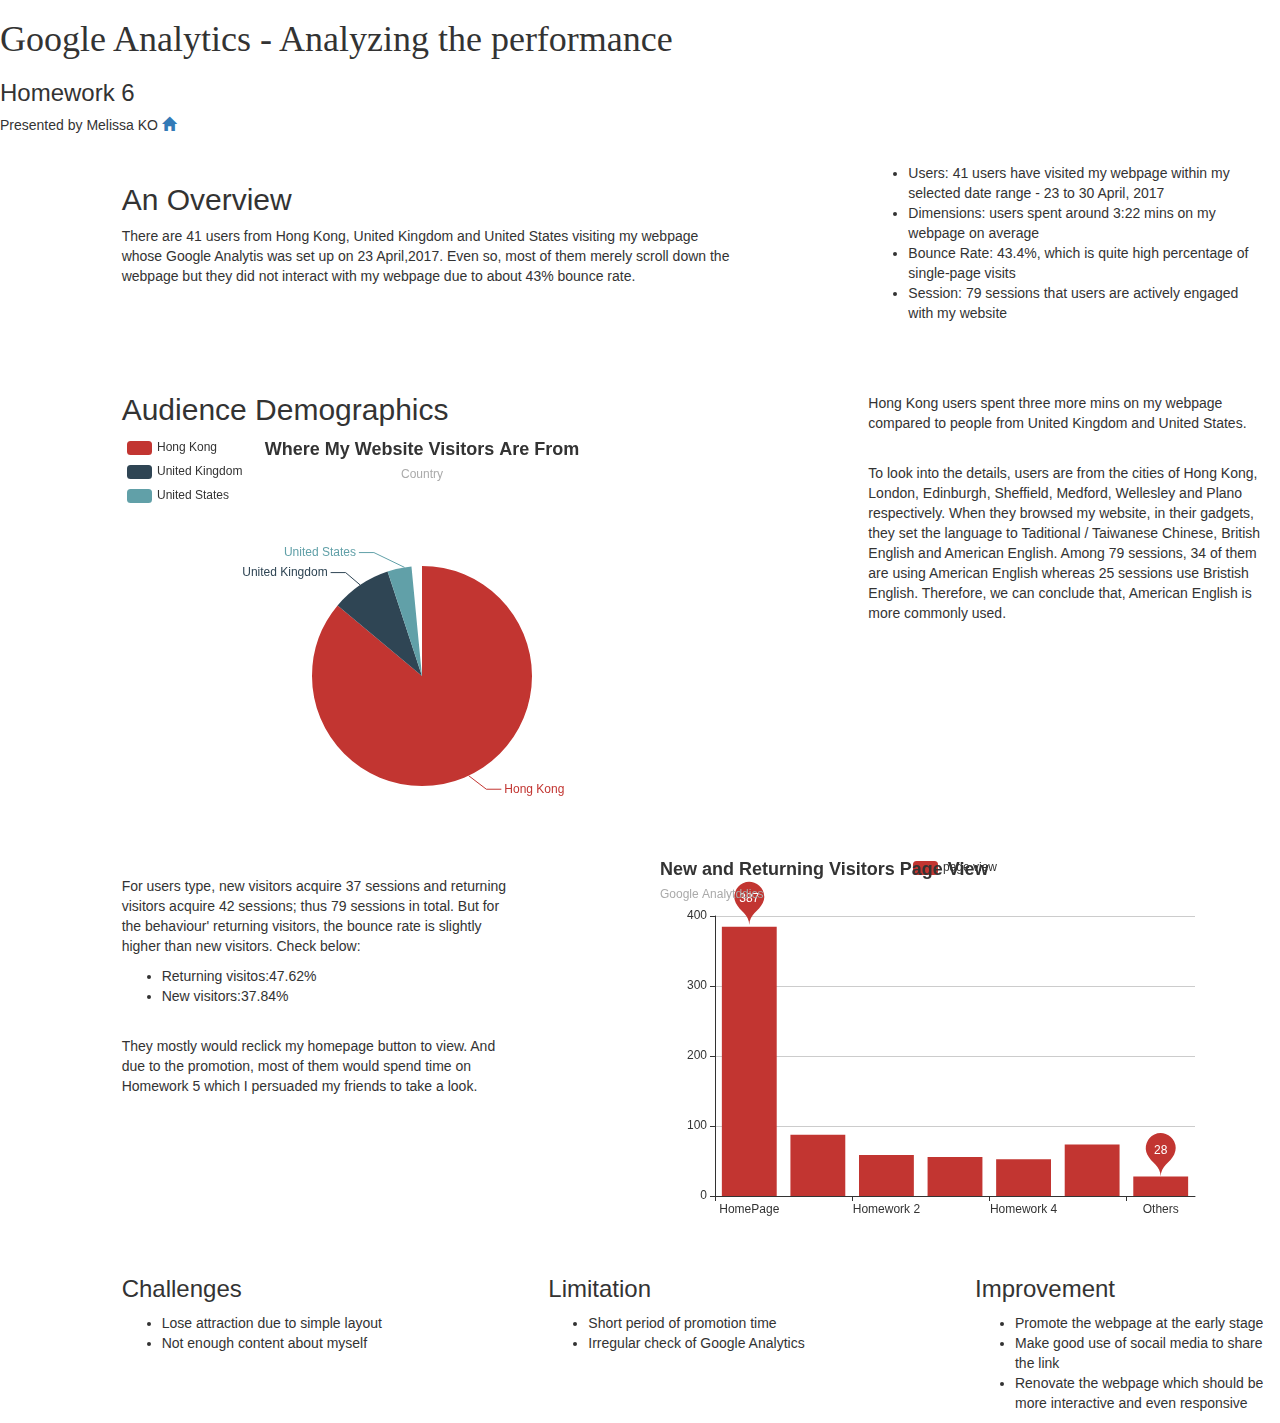
==== index.html @ 20d8a9d5 "copy all" ====
<html>
<head>
    <meta charset="utf-8">
    <meta name="viewport" content="width=device-width, initial-scale=1">
    <link rel="stylesheet" href="https://maxcdn.bootstrapcdn.com/bootstrap/3.3.7/css/bootstrap.min.css">
    <script src="https://ajax.googleapis.com/ajax/libs/jquery/3.1.1/jquery.min.js"></script>
    <script src="https://maxcdn.bootstrapcdn.com/bootstrap/3.3.7/js/bootstrap.min.js"></script>
    <title>homework6</title>
    <!-- Use echarts.js -->
    <script src="echarts.min.js"></script>
</head>
<body>
<script>
window.alert("My last homework!");
</script>
 <div class="topic">
        <h1 style="font-family:verdana"> Google Analytics - Analyzing the performance</h1>
        <h3>Homework 6</h3>
        <h5> Presented by Melissa KO  <a href="https://melissa0816k.github.io/"><span class="glyphicon glyphicon-home"></span></a></h5>
    </div>
    <br>
<div class="container-fluid">
<div class="row">    
<div class="col-md-6 col-sm-offset-1">
    <h2>An Overview</h2>
    <p> There are 41 users from Hong Kong, United Kingdom and United States visiting my webpage whose Google Analytis 
        was set up on 23 April,2017. Even so, most of them merely scroll down the webpage but they did not interact 
        with my webpage due to about 43% bounce rate.</p>
</div>
<div class="col-md-4 col-sm-offset-1">
    <ul>
        <li>Users: 41 users have visited my webpage within my selected date range -  23 to 30 April, 2017</li>
        <li>Dimensions: users spent around 3:22 mins on my webpage on average</li>
        <li>Bounce Rate: 43.4%, which is quite high percentage of single-page visits</li>
        <li>Session: 79 sessions that users are actively engaged with my website</li>
    </ul>
</div>
</div>
</div>
<br>
<br>
<div class="container-fluid">
<div class="row">    
<div class="col-md-6 col-sm-offset-1">
    <h2>Audience Demographics</h2>
    <div id="mybar01" style="width: 600px;height:400px;"></div>
    <script>
        option = {
    title : {
        text: 'Where My Website Visitors Are From',
        subtext: 'Country',
        x:'center'
    },
    tooltip : {
        trigger: 'item',
        formatter: "{a} <br/>{b} : {c} ({d}%)"
    },
    legend: {
        orient: 'vertical',
        left: 'left',
        data: ['Hong Kong','United Kingdom','United States']
    },
    series : [
        {
            name: 'Google Analytics',
            type: 'pie',
            radius : '55%',
            center: ['50%', '60%'],
            data:[
                {value:68, name:'Hong Kong'},
                {value:7, name:'United Kingdom'},
                {value:4, name:'United States'}
           
            ],
            itemStyle: {
                emphasis: {
                    shadowBlur: 10,
                    shadowOffsetX: 0,
                    shadowColor: 'rgba(0, 0, 0, 0.5)'
                }
            }
        }
    ]
};
        // Use the option to display chart
        var myChart1 = echarts.init(document.getElementById('mybar01'));
        myChart1.setOption(option);
    </script>
</div>
<div class="col-md-4 col-sm-offset-1">
    <br>
    <p> Hong Kong users spent three more mins on my webpage compared to people from United Kingdom and United States.</p> 
    <br>
    <p>To look into the details, users are from the cities of Hong Kong, London, Edinburgh, Sheffield, Medford, Wellesley and 
    Plano respectively. When they browsed my website, in their gadgets, they set the language to Taditional / Taiwanese Chinese,
    British English and American English. Among 79 sessions, 34 of them are using American English whereas 25 sessions use 
    Bristish English. Therefore, we can conclude that, American English is more commonly used. </p>
</div>
</div>
</div>
<br>
<div class="container-fluid">
<div class="row">    
<div class="col-md-4 col-sm-offset-1">
    <br>
    <p>For users type, new visitors acquire 37 sessions and returning visitors acquire 42 sessions; thus 79 sessions in total.
        But for the behaviour' returning visitors, the bounce rate is slightly higher than new visitors. Check below:<p>
            <ul>
                <li>Returning visitos:47.62%</li>
                <li>New visitors:37.84%</li>
            </ul>
            <br>
    <p>They mostly would reclick my homepage button to view. And due to the promotion, most of them would spend
        time on Homework 5 which I persuaded my friends to take a look. <p>

</div>
<div class="col-md-6 col-sm-offset-1">
<div id="mybar02" style="width: 600px;height:400px;"></div>
<script>
option = {
    title : {
        text: 'New and Returning Visitors Page View',
        subtext: 'Google Analytddics'
    },
    tooltip : {
        trigger: 'axis'
    },
    legend: {
        data:['page view']
    },

    calculable : true,
    xAxis : [
        {
            type : 'category',
            data : ['HomePage','Homework 1','Homework 2','Homework 3','Homework 4','Homework 5','Others']
        }
    ],
    yAxis : [
        {
            type : 'value'
        }
    ],
    series : [
        {
            name:'page view',
            type:'bar',
            data:[387, 88, 59, 56, 53, 74, 28],
            markPoint : {
               data : [
                    {type : 'max', name: '最大值'},
                    {type : 'min', name: '最小值'}
                ]
            },

        }
    ]
};
 // Use the option to display chart
        var myChart2 = echarts.init(document.getElementById('mybar02'));
        myChart2.setOption(option);
</script>
</div>
</div>
</div>

<div class="container-fluid">
<div class="row">    
<div class="col-md-3 col-sm-offset-1">
<h3>Challenges</h3>
<ul>
    <li>Lose attraction due to simple layout</li>
    <li>Not enough content about myself</li>
</ul>
</div>
<div class="col-md-3 col-sm-offset-1">
<h3>Limitation</h3>
<ul>
    <li>Short period of promotion time</li>
    <li>Irregular check of Google Analytics</li>
</ul>
</div>
<div class="col-md-3 col-sm-offset-1">
<h3>Improvement</h3>
<ul>
    <li>Promote the webpage at the early stage</li>
    <li>Make good use of socail media to share the link</li>
    <li>Renovate the webpage which should be more interactive and even responsive</li>
</ul>
</div>
</div>
</div>

</body>
</html>
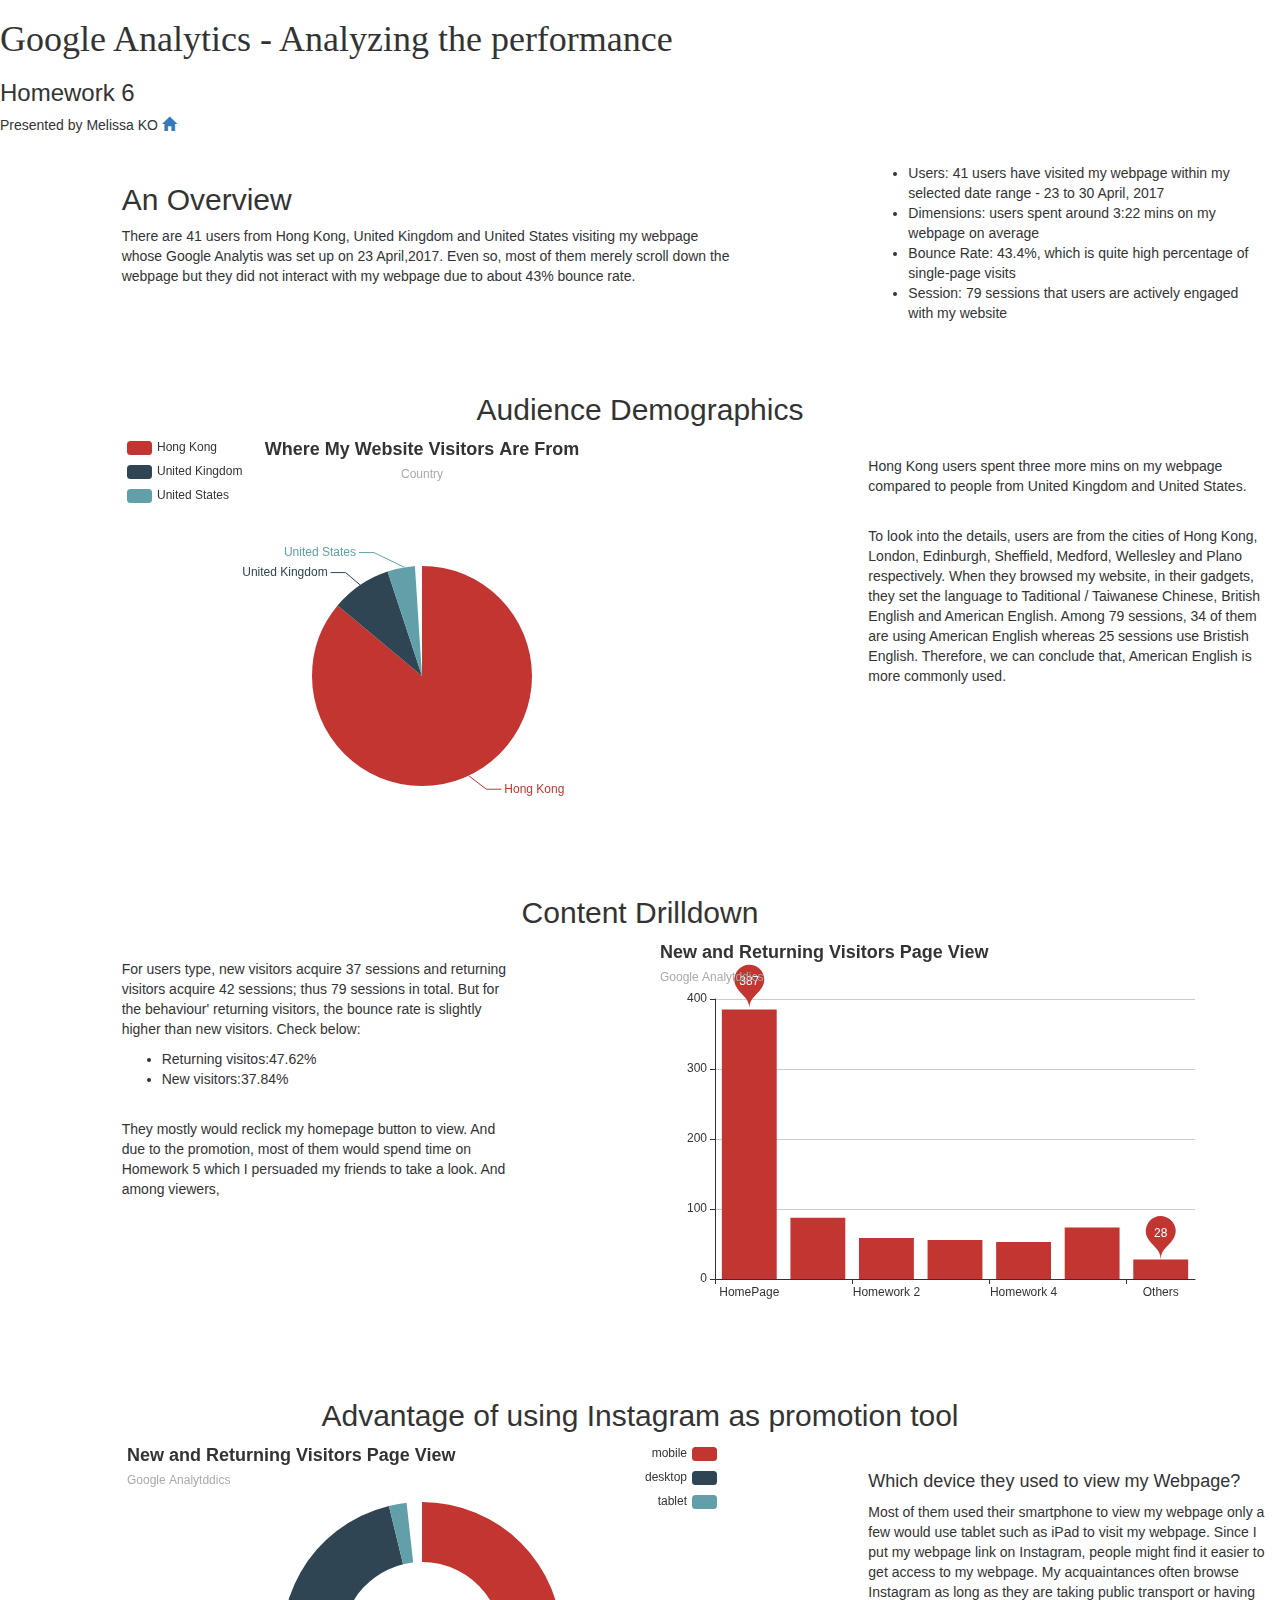
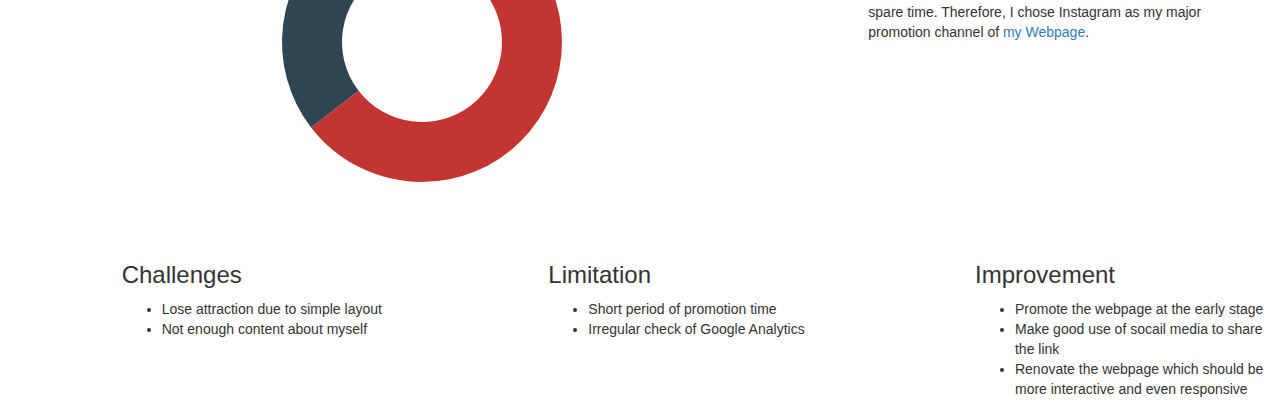
==== commit d1777bc3: "copy all" ====
--- a/index.html
+++ b/index.html
@@ -39,10 +39,10 @@
 </div>
 <br>
 <br>
-<div class="container-fluid">
-<div class="row">    
-<div class="col-md-6 col-sm-offset-1">
-    <h2>Audience Demographics</h2>
+   <h2 style="text-align: center">Audience Demographics</h2>
+<div class="container-fluid">
+<div class="row">    
+<div class="col-md-6 col-sm-offset-1">
     <div id="mybar01" style="width: 600px;height:400px;"></div>
     <script>
         option = {
@@ -99,6 +99,8 @@
 </div>
 </div>
 <br>
+<br>
+<h2 style="text-align: center">Content Drilldown</h2>
 <div class="container-fluid">
 <div class="row">    
 <div class="col-md-4 col-sm-offset-1">
@@ -111,7 +113,7 @@
             </ul>
             <br>
     <p>They mostly would reclick my homepage button to view. And due to the promotion, most of them would spend
-        time on Homework 5 which I persuaded my friends to take a look. <p>
+        time on Homework 5 which I persuaded my friends to take a look. And among viewers,  <p>
 
 </div>
 <div class="col-md-6 col-sm-offset-1">
@@ -125,10 +127,6 @@
     tooltip : {
         trigger: 'axis'
     },
-    legend: {
-        data:['page view']
-    },
-
     calculable : true,
     xAxis : [
         {
@@ -163,6 +161,86 @@
 </div>
 </div>
 </div>
+<br>
+<br>
+<h2 style="text-align: center"> Advantage of using Instagram as promotion tool </h2>
+<div class="container-fluid">
+<div class="row">    
+<div class="col-md-6 col-sm-offset-1">
+    <div id="mybar03" style="width: 600px;height:400px;"></div>
+<script>
+    option = {
+    title : {
+        text: 'New and Returning Visitors Page View',
+        subtext: 'Google Analytddics'
+    },
+    tooltip: {
+        trigger: 'item',
+        formatter: "{a} <br/>{b}: {c} ({d}%)"
+    },
+    legend: {
+        orient: 'vertical',
+        x: 'right',
+        data:['mobile','desktop','tablet']
+    },
+    series: [
+        {
+            name:'device category',
+            type:'pie',
+            radius: ['40%', '70%'],
+            avoidLabelOverlap: false,
+            label: {
+                normal: {
+                    show: false,
+                    position: 'center'
+                },
+                emphasis: {
+                    show: true,
+                    textStyle: {
+                        fontSize: '30',
+                        fontWeight: 'bold'
+                    }
+                }
+            },
+            labelLine: {
+                normal: {
+                    show: false
+                }
+            },
+            data:[
+                {value:51, name:'mobile'},
+                {value:25, name:'desktop'},
+                {value:3, name:'tablet'}
+            ]
+        }
+    ]
+};
+// Use the option to display chart
+        var myChart3 = echarts.init(document.getElementById('mybar03'));
+        myChart3.setOption(option);
+</script>
+</div>
+<div class="col-md-4 col-sm-offset-1">
+    <br>
+    <h4> Which device they used to view my Webpage?</h4>
+    <p> Most of them used their smartphone to view my webpage only a few would use tablet such as iPad to visit my webpage.
+        Since I put my webpage link on Instagram, people might find it easier to get access to my webpage. My acquaintances 
+        often browse Instagram as long as they are taking public transport or having spare time. Therefore, I chose Instagram
+        as my major promotion channel of <a href="https://melissa0816k.github.io/">my Webpage</a>.</p>
+</div>
+</div>
+</div>
+
+
+
+
+
+
+
+
+
+
+
 
 <div class="container-fluid">
 <div class="row">    
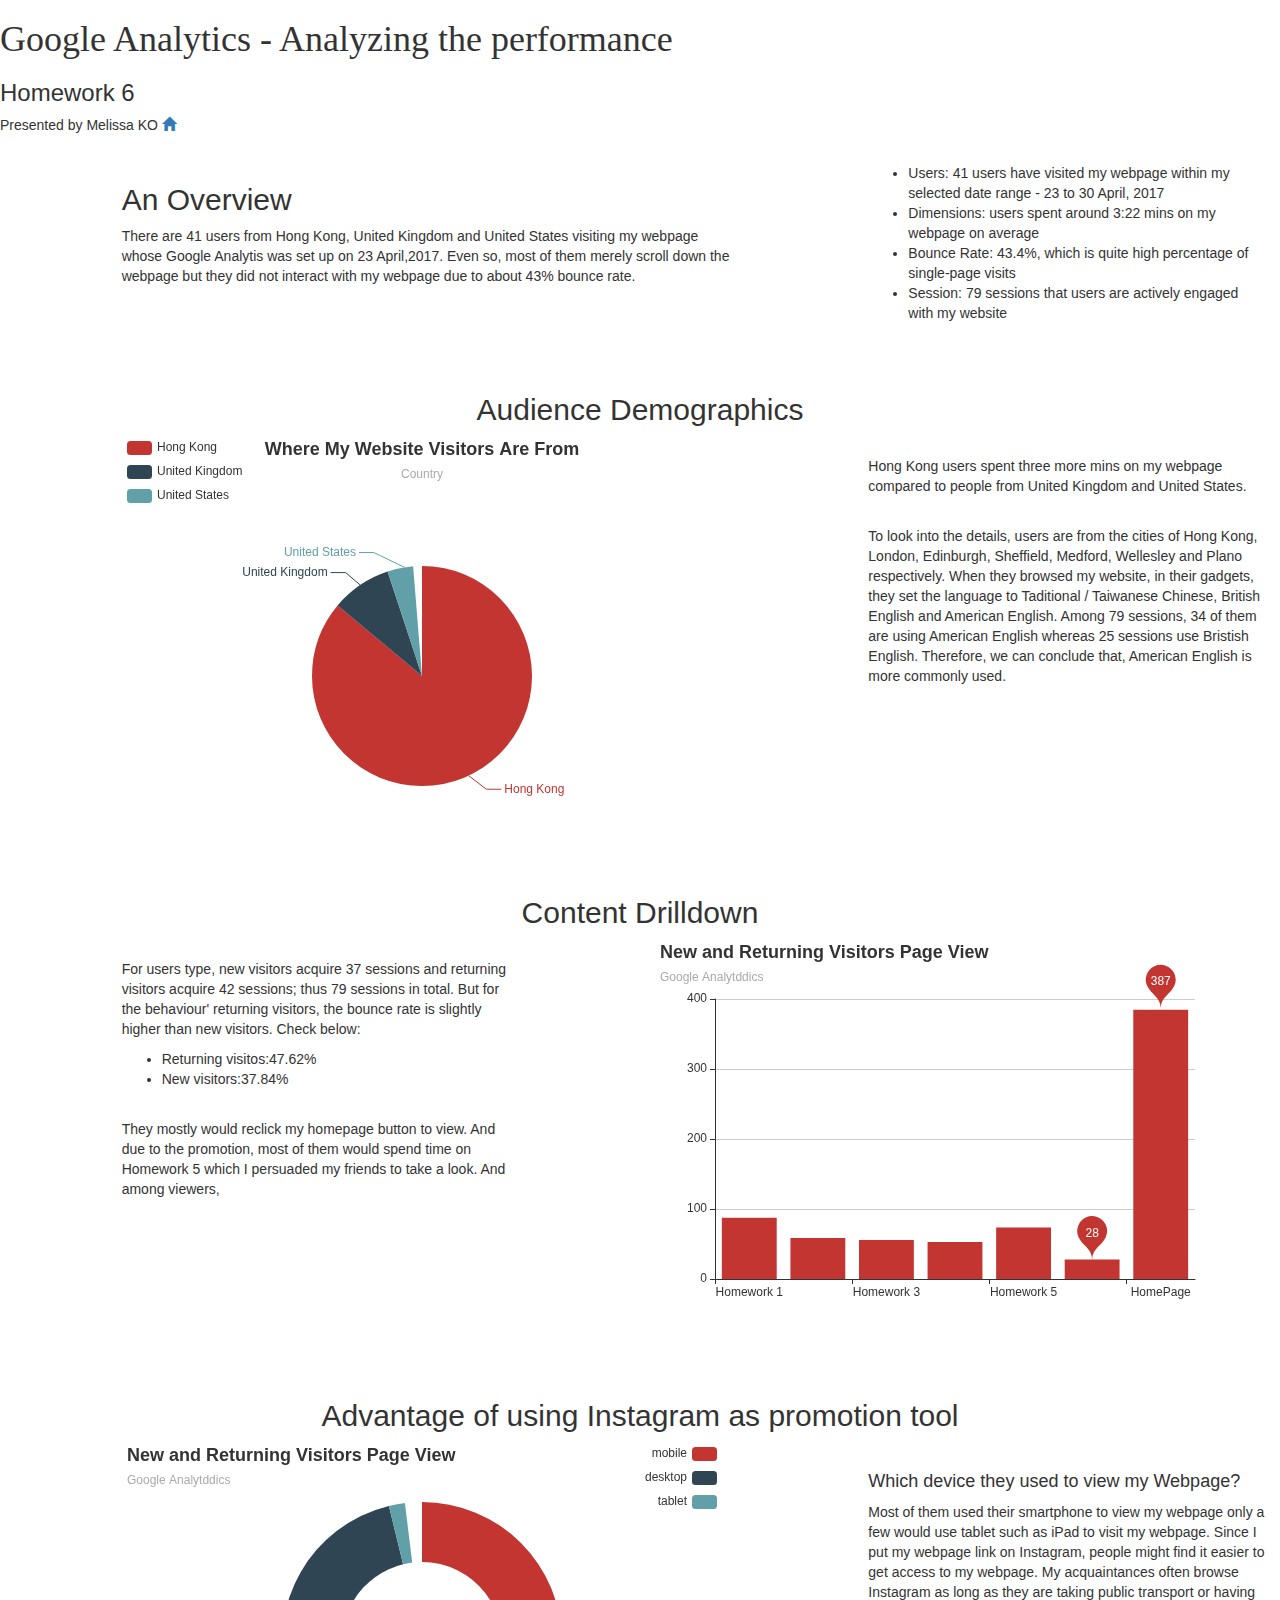
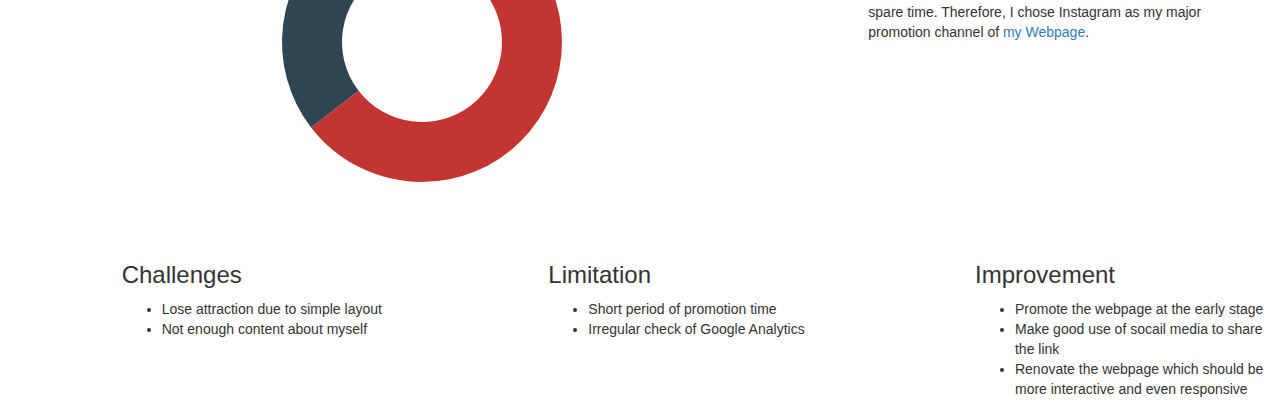
==== commit 6283d2bd: "copy all" ====
--- a/index.html
+++ b/index.html
@@ -127,11 +127,12 @@
     tooltip : {
         trigger: 'axis'
     },
+  
     calculable : true,
     xAxis : [
         {
             type : 'category',
-            data : ['HomePage','Homework 1','Homework 2','Homework 3','Homework 4','Homework 5','Others']
+            data : ['Homework 1','Homework 2','Homework 3','Homework 4','Homework 5','Others','HomePage']
         }
     ],
     yAxis : [
@@ -143,7 +144,7 @@
         {
             name:'page view',
             type:'bar',
-            data:[387, 88, 59, 56, 53, 74, 28],
+            data:[88, 59, 56, 53, 74, 28,387],
             markPoint : {
                data : [
                     {type : 'max', name: '最大值'},
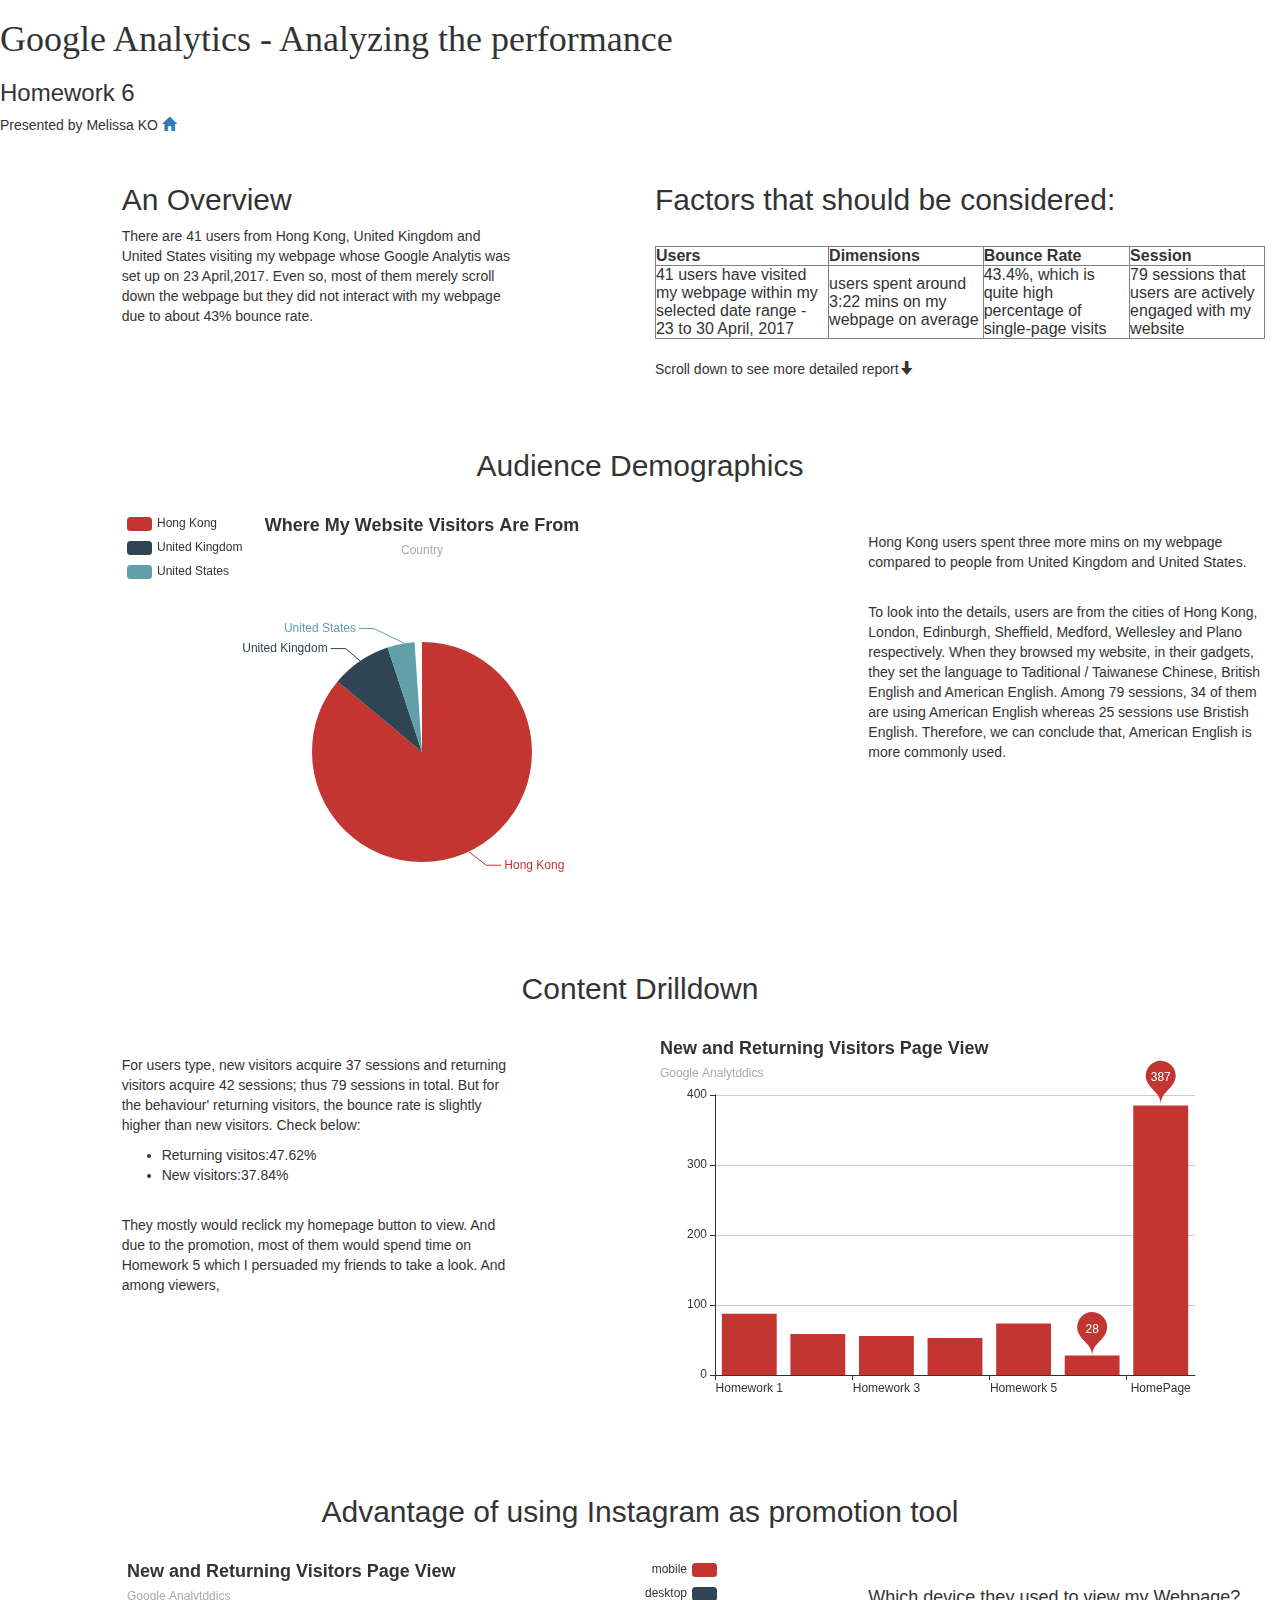
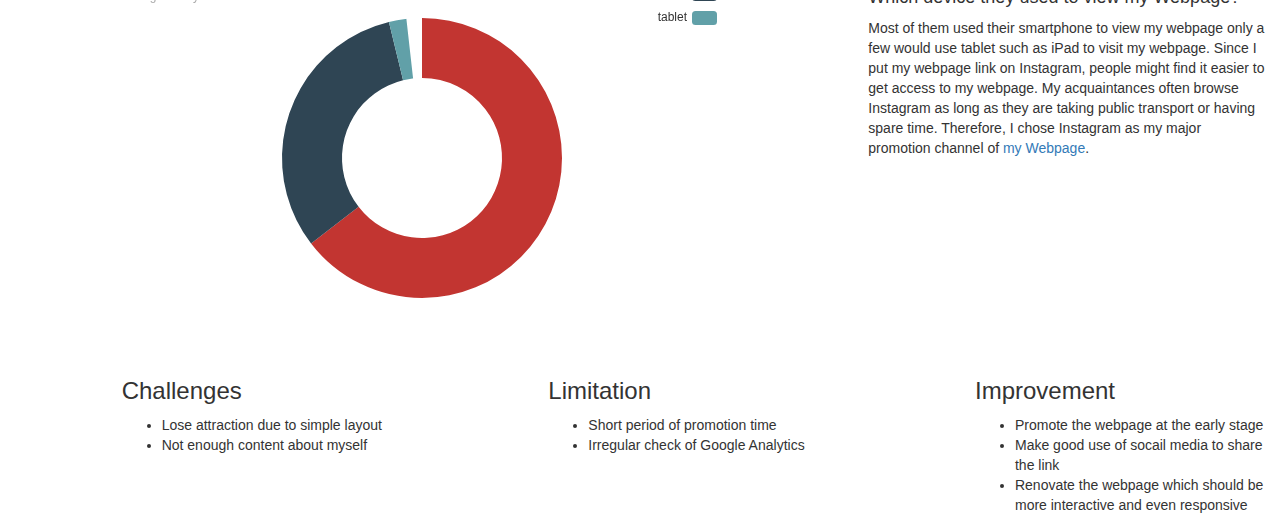
==== commit 2f3ebe70: "copy all" ====
--- a/index.html
+++ b/index.html
@@ -21,25 +21,39 @@
     <br>
 <div class="container-fluid">
 <div class="row">    
-<div class="col-md-6 col-sm-offset-1">
+<div class="col-md-4 col-sm-offset-1">
     <h2>An Overview</h2>
     <p> There are 41 users from Hong Kong, United Kingdom and United States visiting my webpage whose Google Analytis 
         was set up on 23 April,2017. Even so, most of them merely scroll down the webpage but they did not interact 
         with my webpage due to about 43% bounce rate.</p>
 </div>
-<div class="col-md-4 col-sm-offset-1">
-    <ul>
-        <li>Users: 41 users have visited my webpage within my selected date range -  23 to 30 April, 2017</li>
-        <li>Dimensions: users spent around 3:22 mins on my webpage on average</li>
-        <li>Bounce Rate: 43.4%, which is quite high percentage of single-page visits</li>
-        <li>Session: 79 sessions that users are actively engaged with my website</li>
-    </ul>
+<div class="col-md-6 col-sm-offset-1">
+    <h2>Factors that should be considered:</h2>
+<br>
+<table border="1">
+    <tr>
+        <th>Users</th>
+        <th>Dimensions</th>
+        <th>Bounce Rate</th>
+        <th>Session</th>
+    </tr>
+    <tr>
+        <td>41 users have visited my webpage within my selected date range -  23 to 30 April, 2017</td>
+        <td>users spent around 3:22 mins on my webpage on average</td>
+        <td>43.4%, which is quite high percentage of single-page visits</td>
+        <td>79 sessions that users are actively engaged with my website</td>
+    </tr>
+</table>
+<br>
+<p> Scroll down to see more detailed report<span class="glyphicon glyphicon-arrow-down"></span></p>
+
 </div>
 </div>
 </div>
 <br>
 <br>
    <h2 style="text-align: center">Audience Demographics</h2>
+   <br>
 <div class="container-fluid">
 <div class="row">    
 <div class="col-md-6 col-sm-offset-1">
@@ -101,6 +115,7 @@
 <br>
 <br>
 <h2 style="text-align: center">Content Drilldown</h2>
+<br>
 <div class="container-fluid">
 <div class="row">    
 <div class="col-md-4 col-sm-offset-1">
@@ -165,6 +180,7 @@
 <br>
 <br>
 <h2 style="text-align: center"> Advantage of using Instagram as promotion tool </h2>
+<br>
 <div class="container-fluid">
 <div class="row">    
 <div class="col-md-6 col-sm-offset-1">
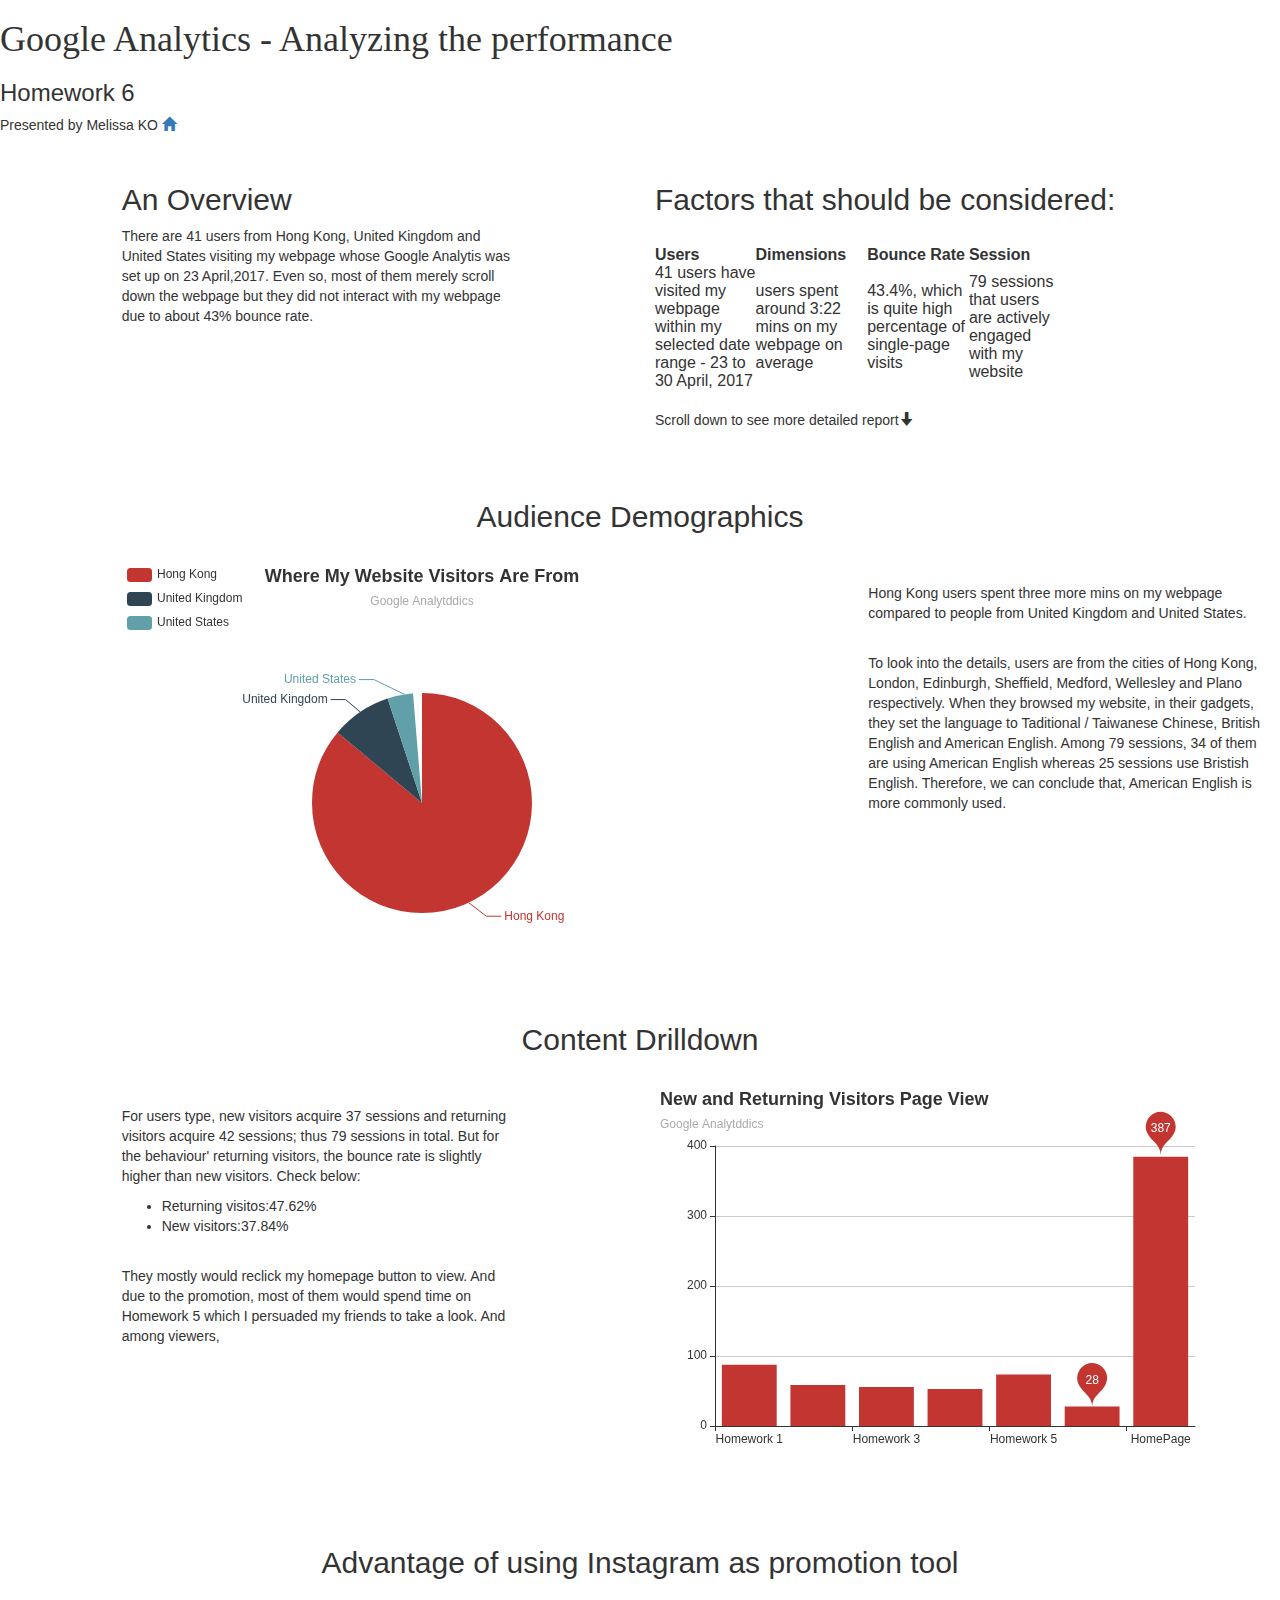
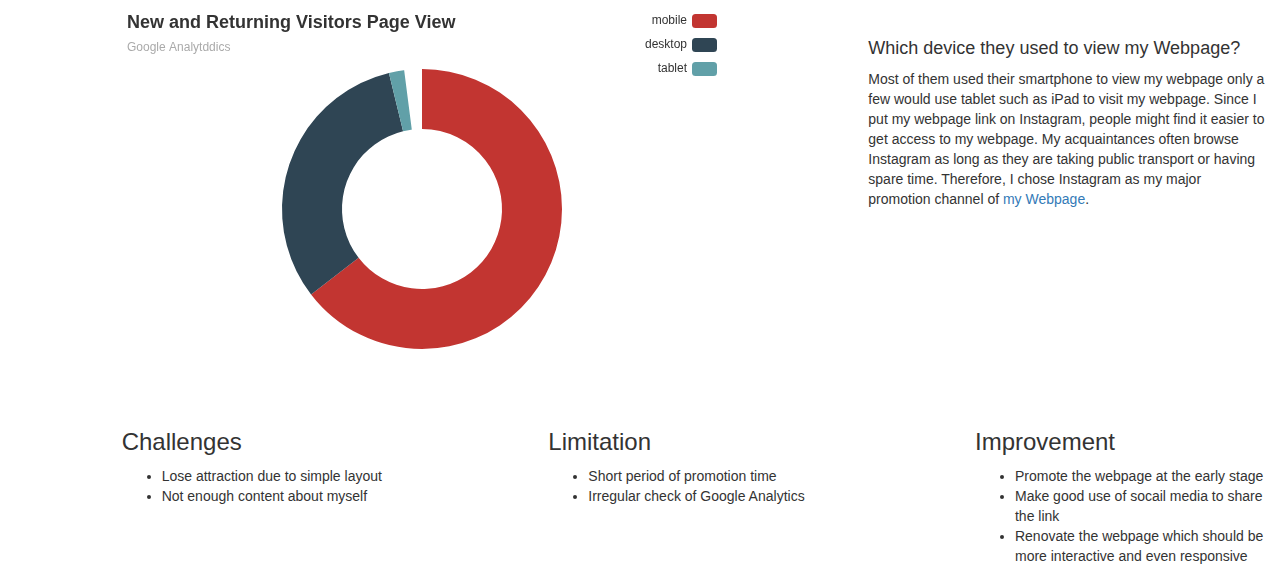
==== commit a3aabe94: "copy all" ====
--- a/index.html
+++ b/index.html
@@ -3,6 +3,7 @@
     <meta charset="utf-8">
     <meta name="viewport" content="width=device-width, initial-scale=1">
     <link rel="stylesheet" href="https://maxcdn.bootstrapcdn.com/bootstrap/3.3.7/css/bootstrap.min.css">
+    <link rel="stylesheet" href="styles.css">
     <script src="https://ajax.googleapis.com/ajax/libs/jquery/3.1.1/jquery.min.js"></script>
     <script src="https://maxcdn.bootstrapcdn.com/bootstrap/3.3.7/js/bootstrap.min.js"></script>
     <title>homework6</title>
@@ -30,7 +31,7 @@
 <div class="col-md-6 col-sm-offset-1">
     <h2>Factors that should be considered:</h2>
 <br>
-<table border="1">
+<table width="400">
     <tr>
         <th>Users</th>
         <th>Dimensions</th>
@@ -62,7 +63,7 @@
         option = {
     title : {
         text: 'Where My Website Visitors Are From',
-        subtext: 'Country',
+        subtext: 'Google Analytddics',
         x:'center'
     },
     tooltip : {
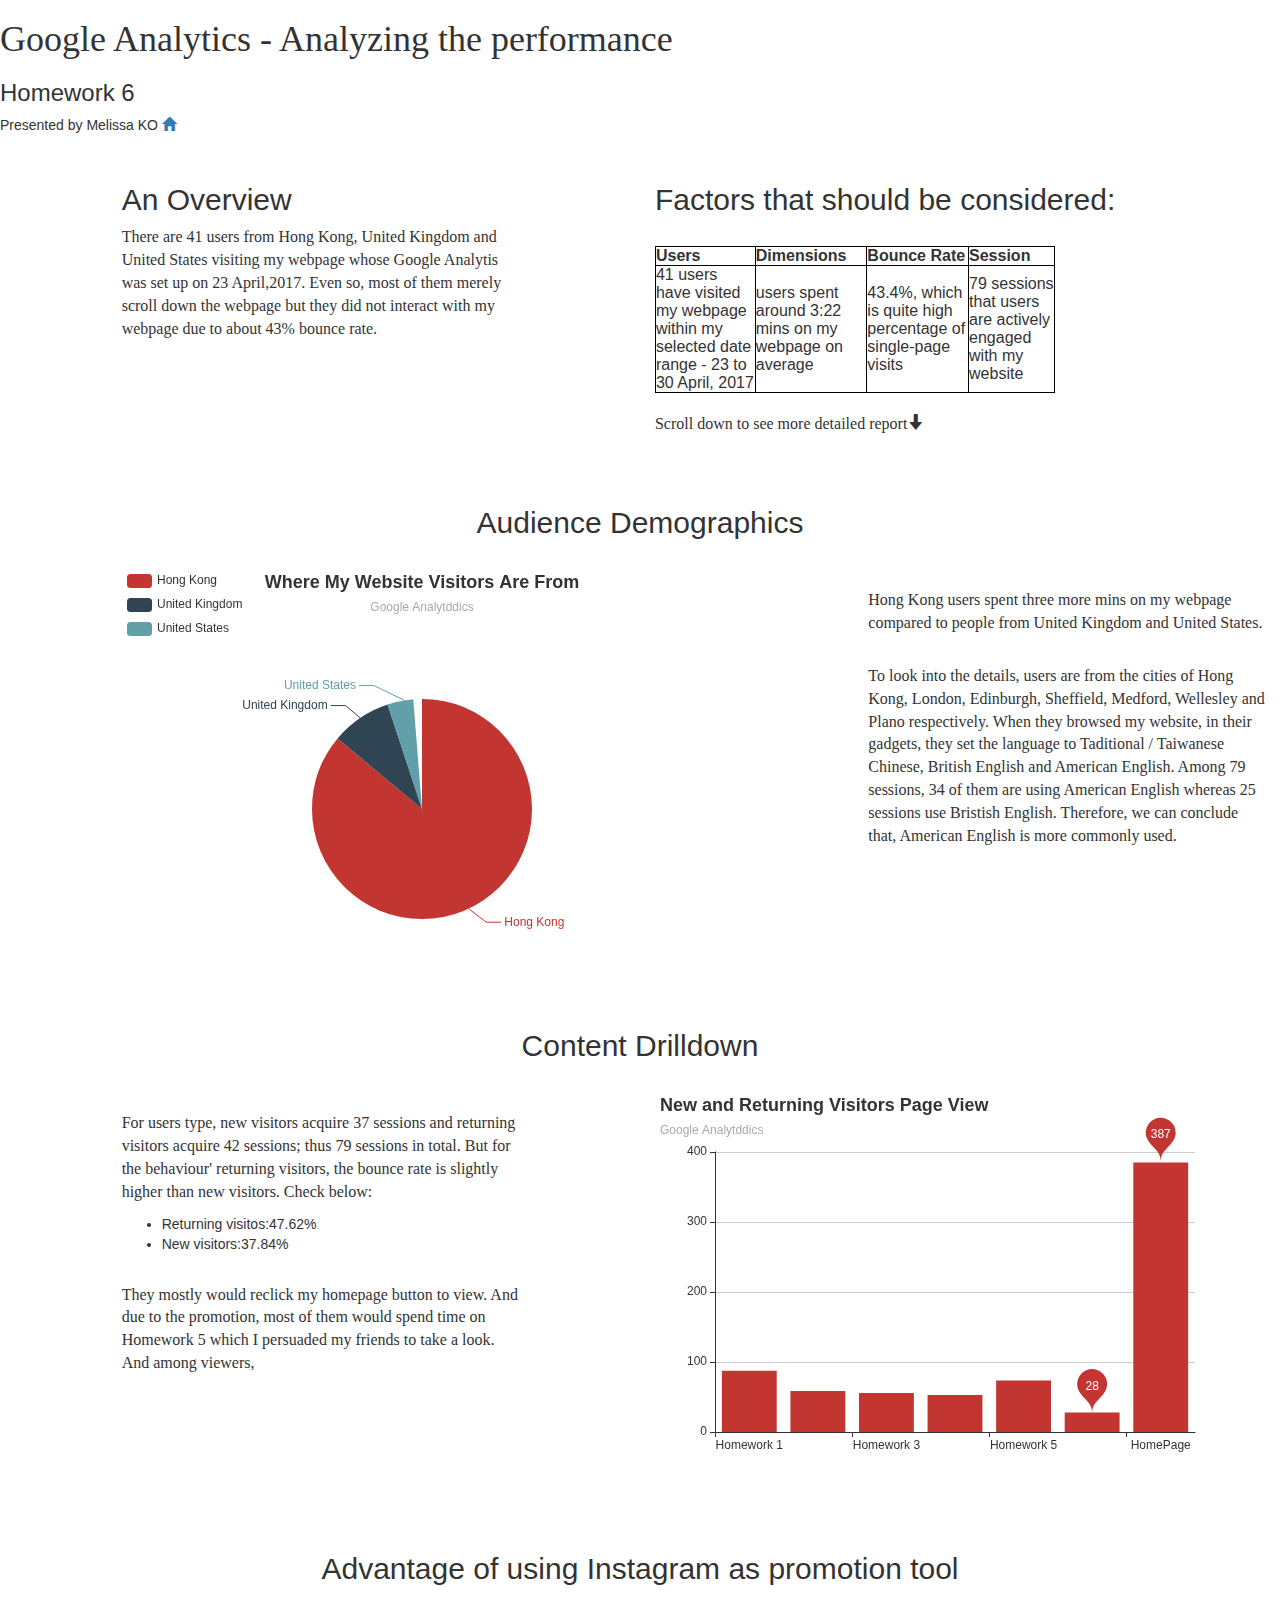
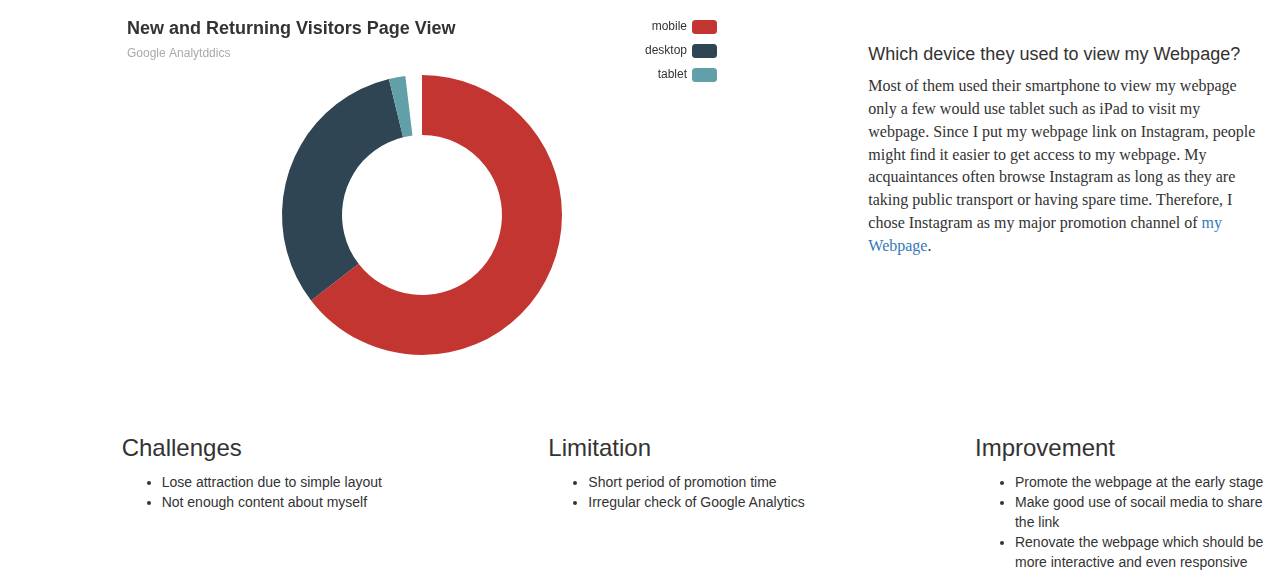
==== commit 4a27ba40: "copy all" ====
--- a/index.html
+++ b/index.html
@@ -3,7 +3,7 @@
     <meta charset="utf-8">
     <meta name="viewport" content="width=device-width, initial-scale=1">
     <link rel="stylesheet" href="https://maxcdn.bootstrapcdn.com/bootstrap/3.3.7/css/bootstrap.min.css">
-    <link rel="stylesheet" href="styles.css">
+    <link rel="stylesheet" href="style.css">
     <script src="https://ajax.googleapis.com/ajax/libs/jquery/3.1.1/jquery.min.js"></script>
     <script src="https://maxcdn.bootstrapcdn.com/bootstrap/3.3.7/js/bootstrap.min.js"></script>
     <title>homework6</title>
--- a/style.css
+++ b/style.css
@@ -0,0 +1,7 @@
+table, th, td {
+    border: 1px solid black;
+}
+p {
+    font-family: "Times New Roman", Times, serif;
+    font-size: 16px;
+}
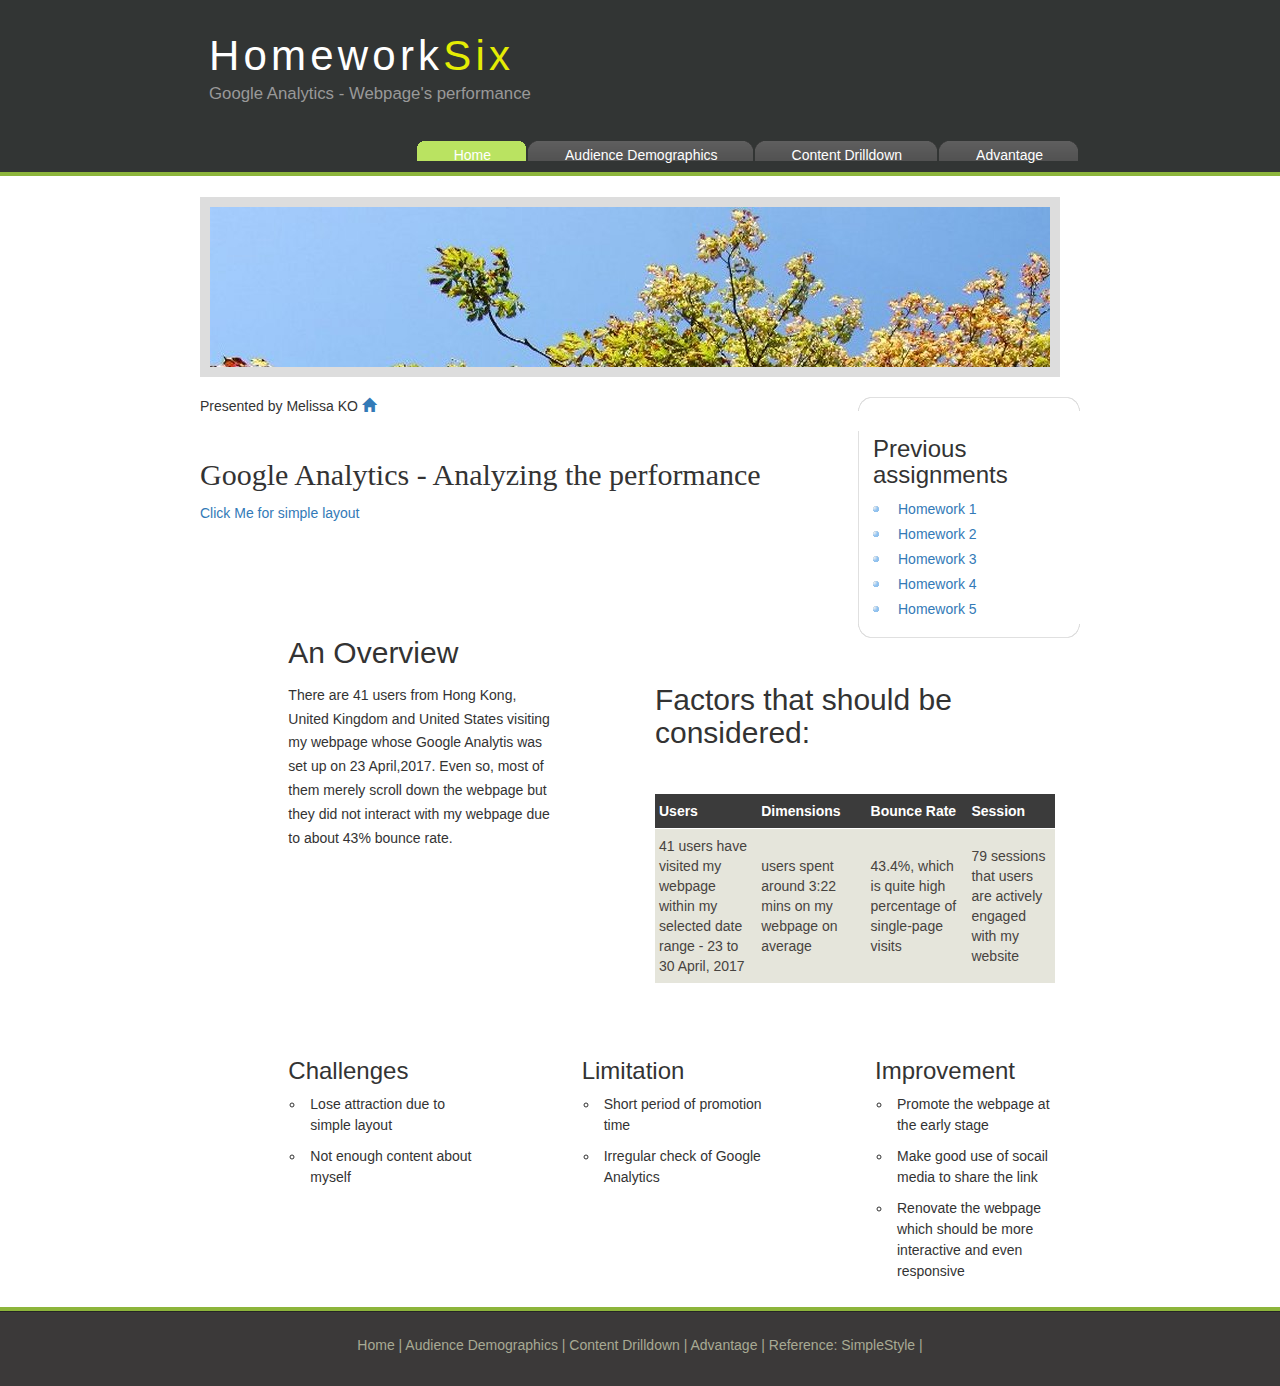
==== commit e66bf3c1: "copy all" ====
--- a/index.html
+++ b/index.html
@@ -1,291 +1,133 @@
-<html>
-<head>
-    <meta charset="utf-8">
-    <meta name="viewport" content="width=device-width, initial-scale=1">
-    <link rel="stylesheet" href="https://maxcdn.bootstrapcdn.com/bootstrap/3.3.7/css/bootstrap.min.css">
-    <link rel="stylesheet" href="style.css">
-    <script src="https://ajax.googleapis.com/ajax/libs/jquery/3.1.1/jquery.min.js"></script>
-    <script src="https://maxcdn.bootstrapcdn.com/bootstrap/3.3.7/js/bootstrap.min.js"></script>
-    <title>homework6</title>
-    <!-- Use echarts.js -->
-    <script src="echarts.min.js"></script>
-</head>
-<body>
-<script>
-window.alert("My last homework!");
-</script>
- <div class="topic">
-        <h1 style="font-family:verdana"> Google Analytics - Analyzing the performance</h1>
-        <h3>Homework 6</h3>
-        <h5> Presented by Melissa KO  <a href="https://melissa0816k.github.io/"><span class="glyphicon glyphicon-home"></span></a></h5>
-    </div>
-    <br>
-<div class="container-fluid">
-<div class="row">    
-<div class="col-md-4 col-sm-offset-1">
-    <h2>An Overview</h2>
-    <p> There are 41 users from Hong Kong, United Kingdom and United States visiting my webpage whose Google Analytis 
-        was set up on 23 April,2017. Even so, most of them merely scroll down the webpage but they did not interact 
-        with my webpage due to about 43% bounce rate.</p>
-</div>
-<div class="col-md-6 col-sm-offset-1">
-    <h2>Factors that should be considered:</h2>
-<br>
-<table width="400">
-    <tr>
-        <th>Users</th>
-        <th>Dimensions</th>
-        <th>Bounce Rate</th>
-        <th>Session</th>
-    </tr>
-    <tr>
-        <td>41 users have visited my webpage within my selected date range -  23 to 30 April, 2017</td>
-        <td>users spent around 3:22 mins on my webpage on average</td>
-        <td>43.4%, which is quite high percentage of single-page visits</td>
-        <td>79 sessions that users are actively engaged with my website</td>
-    </tr>
-</table>
-<br>
-<p> Scroll down to see more detailed report<span class="glyphicon glyphicon-arrow-down"></span></p>
-
-</div>
-</div>
-</div>
-<br>
-<br>
-   <h2 style="text-align: center">Audience Demographics</h2>
-   <br>
-<div class="container-fluid">
-<div class="row">    
-<div class="col-md-6 col-sm-offset-1">
-    <div id="mybar01" style="width: 600px;height:400px;"></div>
-    <script>
-        option = {
-    title : {
-        text: 'Where My Website Visitors Are From',
-        subtext: 'Google Analytddics',
-        x:'center'
-    },
-    tooltip : {
-        trigger: 'item',
-        formatter: "{a} <br/>{b} : {c} ({d}%)"
-    },
-    legend: {
-        orient: 'vertical',
-        left: 'left',
-        data: ['Hong Kong','United Kingdom','United States']
-    },
-    series : [
-        {
-            name: 'Google Analytics',
-            type: 'pie',
-            radius : '55%',
-            center: ['50%', '60%'],
-            data:[
-                {value:68, name:'Hong Kong'},
-                {value:7, name:'United Kingdom'},
-                {value:4, name:'United States'}
-           
-            ],
-            itemStyle: {
-                emphasis: {
-                    shadowBlur: 10,
-                    shadowOffsetX: 0,
-                    shadowColor: 'rgba(0, 0, 0, 0.5)'
-                }
-            }
-        }
-    ]
-};
-        // Use the option to display chart
-        var myChart1 = echarts.init(document.getElementById('mybar01'));
-        myChart1.setOption(option);
-    </script>
-</div>
-<div class="col-md-4 col-sm-offset-1">
-    <br>
-    <p> Hong Kong users spent three more mins on my webpage compared to people from United Kingdom and United States.</p> 
-    <br>
-    <p>To look into the details, users are from the cities of Hong Kong, London, Edinburgh, Sheffield, Medford, Wellesley and 
-    Plano respectively. When they browsed my website, in their gadgets, they set the language to Taditional / Taiwanese Chinese,
-    British English and American English. Among 79 sessions, 34 of them are using American English whereas 25 sessions use 
-    Bristish English. Therefore, we can conclude that, American English is more commonly used. </p>
-</div>
-</div>
-</div>
-<br>
-<br>
-<h2 style="text-align: center">Content Drilldown</h2>
-<br>
-<div class="container-fluid">
-<div class="row">    
-<div class="col-md-4 col-sm-offset-1">
-    <br>
-    <p>For users type, new visitors acquire 37 sessions and returning visitors acquire 42 sessions; thus 79 sessions in total.
-        But for the behaviour' returning visitors, the bounce rate is slightly higher than new visitors. Check below:<p>
-            <ul>
-                <li>Returning visitos:47.62%</li>
-                <li>New visitors:37.84%</li>
-            </ul>
-            <br>
-    <p>They mostly would reclick my homepage button to view. And due to the promotion, most of them would spend
-        time on Homework 5 which I persuaded my friends to take a look. And among viewers,  <p>
-
-</div>
-<div class="col-md-6 col-sm-offset-1">
-<div id="mybar02" style="width: 600px;height:400px;"></div>
-<script>
-option = {
-    title : {
-        text: 'New and Returning Visitors Page View',
-        subtext: 'Google Analytddics'
-    },
-    tooltip : {
-        trigger: 'axis'
-    },
-  
-    calculable : true,
-    xAxis : [
-        {
-            type : 'category',
-            data : ['Homework 1','Homework 2','Homework 3','Homework 4','Homework 5','Others','HomePage']
-        }
-    ],
-    yAxis : [
-        {
-            type : 'value'
-        }
-    ],
-    series : [
-        {
-            name:'page view',
-            type:'bar',
-            data:[88, 59, 56, 53, 74, 28,387],
-            markPoint : {
-               data : [
-                    {type : 'max', name: '最大值'},
-                    {type : 'min', name: '最小值'}
-                ]
-            },
-
-        }
-    ]
-};
- // Use the option to display chart
-        var myChart2 = echarts.init(document.getElementById('mybar02'));
-        myChart2.setOption(option);
-</script>
-</div>
-</div>
-</div>
-<br>
-<br>
-<h2 style="text-align: center"> Advantage of using Instagram as promotion tool </h2>
-<br>
-<div class="container-fluid">
-<div class="row">    
-<div class="col-md-6 col-sm-offset-1">
-    <div id="mybar03" style="width: 600px;height:400px;"></div>
-<script>
-    option = {
-    title : {
-        text: 'New and Returning Visitors Page View',
-        subtext: 'Google Analytddics'
-    },
-    tooltip: {
-        trigger: 'item',
-        formatter: "{a} <br/>{b}: {c} ({d}%)"
-    },
-    legend: {
-        orient: 'vertical',
-        x: 'right',
-        data:['mobile','desktop','tablet']
-    },
-    series: [
-        {
-            name:'device category',
-            type:'pie',
-            radius: ['40%', '70%'],
-            avoidLabelOverlap: false,
-            label: {
-                normal: {
-                    show: false,
-                    position: 'center'
-                },
-                emphasis: {
-                    show: true,
-                    textStyle: {
-                        fontSize: '30',
-                        fontWeight: 'bold'
-                    }
-                }
-            },
-            labelLine: {
-                normal: {
-                    show: false
-                }
-            },
-            data:[
-                {value:51, name:'mobile'},
-                {value:25, name:'desktop'},
-                {value:3, name:'tablet'}
-            ]
-        }
-    ]
-};
-// Use the option to display chart
-        var myChart3 = echarts.init(document.getElementById('mybar03'));
-        myChart3.setOption(option);
-</script>
-</div>
-<div class="col-md-4 col-sm-offset-1">
-    <br>
-    <h4> Which device they used to view my Webpage?</h4>
-    <p> Most of them used their smartphone to view my webpage only a few would use tablet such as iPad to visit my webpage.
-        Since I put my webpage link on Instagram, people might find it easier to get access to my webpage. My acquaintances 
-        often browse Instagram as long as they are taking public transport or having spare time. Therefore, I chose Instagram
-        as my major promotion channel of <a href="https://melissa0816k.github.io/">my Webpage</a>.</p>
-</div>
-</div>
-</div>
-
-
-
-
-
-
-
-
-
-
-
-
-<div class="container-fluid">
-<div class="row">    
-<div class="col-md-3 col-sm-offset-1">
-<h3>Challenges</h3>
-<ul>
-    <li>Lose attraction due to simple layout</li>
-    <li>Not enough content about myself</li>
-</ul>
-</div>
-<div class="col-md-3 col-sm-offset-1">
-<h3>Limitation</h3>
-<ul>
-    <li>Short period of promotion time</li>
-    <li>Irregular check of Google Analytics</li>
-</ul>
-</div>
-<div class="col-md-3 col-sm-offset-1">
-<h3>Improvement</h3>
-<ul>
-    <li>Promote the webpage at the early stage</li>
-    <li>Make good use of socail media to share the link</li>
-    <li>Renovate the webpage which should be more interactive and even responsive</li>
-</ul>
-</div>
-</div>
-</div>
-
-</body>
-</html>
+<!DOCTYPE HTML>
+<html>
+
+<head>
+  <title>homework6</title>
+  <meta name="description" content="website description" />
+  <meta name="keywords" content="website keywords, website keywords" />
+  <meta http-equiv="content-type" content="text/html; charset=windows-1252" />
+  <link rel="stylesheet" type="text/css" href="style/style.css" />
+  <meta charset="utf-8">
+    <meta name="viewport" content="width=device-width, initial-scale=1">
+    <link rel="stylesheet" href="https://maxcdn.bootstrapcdn.com/bootstrap/3.3.7/css/bootstrap.min.css">
+    <script src="https://ajax.googleapis.com/ajax/libs/jquery/3.1.1/jquery.min.js"></script>
+    <script src="https://maxcdn.bootstrapcdn.com/bootstrap/3.3.7/js/bootstrap.min.js"></script>
+
+    <!-- Use echarts.js -->
+    <script src="echarts.min.js"></script>
+</head>
+
+<body>
+  <div id="main">
+    <div id="header">
+      <div id="logo">
+        <div id="logo_text">
+          <!-- class="logo_colour", allows you to change the colour of the text -->
+          <h1><a href="index.html">Homework<span class="logo_colour">Six</span></a></h1>
+          <h2>Google Analytics - Webpage's performance</h2>
+        </div>
+      </div>
+      <div id="menubar">
+        <ul id="menu">
+          <!-- put class="selected" in the li tag for the selected page - to highlight which page you're on -->
+          <li class="selected"><a href="index.html">Home</a></li>
+          <li><a href="examples.html">Audience Demographics</a></li>
+          <li><a href="page.html">Content Drilldown</a></li>
+          <li><a href="another_page.html">Advantage</a></li>
+        </ul>
+      </div>
+    </div>
+     <div id="content_header"></div>
+    <div id="site_content">
+      <div id="banner"></div>
+	  <div id="sidebar_container">
+        <div class="sidebar">
+          <div class="sidebar_top"></div>
+          <div class="sidebar_item">
+            <h3>Previous assignments</h3>
+            <ul>
+              <li><a href="https://melissa0816k.github.io/homework1">Homework 1</a></li>
+              <li><a href="https://melissa0816k.github.io/homework2">Homework 2</a></li>
+              <li><a href="https://melissa0816k.github.io/homework3">Homework 3</a></li>
+              <li><a href="https://melissa0816k.github.io/homework4">Homework 4</a></li>
+	            <li><a href="https://melissa0816k.github.io/homework5">Homework 5</a></li>
+            </ul>
+          </div>
+          <div class="sidebar_base"></div>
+        </div>
+      </div>
+     <script>
+window.alert("My last homework!");
+</script>
+ <div class="topic">
+        <h5> Presented by Melissa KO  <a href="https://melissa0816k.github.io/"><span class="glyphicon glyphicon-home"></span></a></h5>
+        <h2 style="font-family:verdana"> Google Analytics - Analyzing the performance</h1>
+    </div>
+    <h5><a href="https://melissa0816k.github.io/final/">Click Me for simple layout</a></h5>
+    <br>
+<div class="container-fluid">
+<div class="row">    
+<div class="col-md-4 col-sm-offset-1">
+  <br>
+  <br>
+    <h2>An Overview</h2>
+    <p> There are 41 users from Hong Kong, United Kingdom and United States visiting my webpage whose Google Analytis 
+        was set up on 23 April,2017. Even so, most of them merely scroll down the webpage but they did not interact 
+        with my webpage due to about 43% bounce rate.</p>
+</div>
+<div class="col-md-6 col-sm-offset-1">
+    <h2>Factors that should be considered:</h2>
+<br>
+<table width="400">
+    <tr>
+        <th>Users</th>
+        <th>Dimensions</th>
+        <th>Bounce Rate</th>
+        <th>Session</th>
+    </tr>
+    <tr>
+        <td>41 users have visited my webpage within my selected date range -  23 to 30 April, 2017</td>
+        <td>users spent around 3:22 mins on my webpage on average</td>
+        <td>43.4%, which is quite high percentage of single-page visits</td>
+        <td>79 sessions that users are actively engaged with my website</td>
+    </tr>
+</table>
+<br>
+</div>
+</div>
+</div>
+
+<div class="container-fluid">
+<div class="row">    
+<div class="col-md-3 col-sm-offset-1">
+<h3>Challenges</h3>
+<ul>
+    <li>Lose attraction due to simple layout</li>
+    <li>Not enough content about myself</li>
+</ul>
+</div>
+<div class="col-md-3 col-sm-offset-1">
+<h3>Limitation</h3>
+<ul>
+    <li>Short period of promotion time</li>
+    <li>Irregular check of Google Analytics</li>
+</ul>
+</div>
+<div class="col-md-3 col-sm-offset-1">
+<h3>Improvement</h3>
+<ul>
+    <li>Promote the webpage at the early stage</li>
+    <li>Make good use of socail media to share the link</li>
+    <li>Renovate the webpage which should be more interactive and even responsive</li>
+</ul>
+</div>
+</div>
+</div>
+    </div>
+    <div id="content_footer"></div>
+    <div id="footer">
+    <p><a href="index.html">Home</a> | <a href="examples.html">Audience Demographics</a> | <a href="page.html">Content Drilldown</a> | <a href="another_page.html">Advantage</a> | Reference: SimpleStyle |</p>
+    </div>
+  </div>
+</body>
+</html>
--- a/style/style.css
+++ b/style/style.css
@@ -0,0 +1,331 @@
+html
+{ height: 100%;}
+
+*
+{ margin: 0;
+  padding: 0;}
+
+body
+{ font: normal .80em 'trebuchet ms', arial, sans-serif;
+  background: #FFF;
+  color: #555;}
+
+p
+{ padding: 0 0 20px 0;
+  line-height: 1.7em;}
+
+img
+{ border: 0;}
+
+h1, h2, h3, h4, h5, h6 
+{ color: #362C20;
+  letter-spacing: 0em;
+  padding: 0 0 5px 0;}
+
+h1, h2, h3
+{ font: normal 170% 'century gothic', arial;
+  margin: 0 0 15px 0;
+  padding: 15px 0 5px 0;
+  color: #000;}
+
+h2
+{ font-size: 160%;
+  padding: 9px 0 5px 0;
+  color: #009FBC;}
+
+h3
+{ font-size: 140%;
+  padding: 5px 0 0 0;}
+
+h4, h6
+{ color: #009FBC;
+  padding: 0 0 5px 0;
+  font: normal 110% arial;
+  text-transform: uppercase;}
+
+h5, h6
+{ color: #888;
+  font: normal 95% arial;
+  letter-spacing: normal;
+  padding: 0 0 15px 0;}
+
+a, a:hover
+{ outline: none;
+  text-decoration: underline;
+  color: #AEB002;}
+
+a:hover
+{ text-decoration: none;}
+
+blockquote
+{ margin: 20px 0; 
+  padding: 10px 20px 0 20px;
+  border: 1px solid #E5E5DB;
+  background: #FFF;}
+
+ul
+{ margin: 2px 0 22px 17px;}
+
+ul li
+{ list-style-type: circle;
+  margin: 0 0 6px 0; 
+  padding: 0 0 4px 5px;
+  line-height: 1.5em;}
+
+ol
+{ margin: 8px 0 22px 20px;}
+
+ol li
+{ margin: 0 0 11px 0;}
+
+.left
+{ float: left;
+  width: auto;
+  margin-right: 10px;}
+
+.right
+{ float: right; 
+  width: auto;
+  margin-left: 10px;}
+
+.center
+{ display: block;
+  text-align: center;
+  margin: 20px auto;}
+
+#main, #logo, #menubar, #site_content, #footer
+{ margin-left: auto; 
+  margin-right: auto;}
+
+#header
+{ background: #323534 url(back.png) repeat-x;
+  height: 177px;}
+  
+#banner
+{  background: transparent url(banner.jpg) no-repeat;
+  width: 860px;
+  height: 180px;
+  margin-bottom: 20px;
+  border: 10px solid #DDD;}
+
+#logo
+{ width: 880px;
+  position: relative;
+  height: 140px;
+  background: transparent;}
+
+#logo #logo_text 
+{ position: absolute; 
+  top: 10px;
+  left: 0;}
+
+#logo h1, #logo h2
+{ font: normal 300% 'century gothic', arial, sans-serif;
+  border-bottom: 0;
+  text-transform: none;
+  margin: 0 0 0 9px;}
+
+#logo_text h1, #logo_text h1 a, #logo_text h1 a:hover 
+{ padding: 22px 0 0 0;
+  color: #FFF;
+  letter-spacing: 0.1em;
+  text-decoration: none;}
+
+#logo_text h1 a .logo_colour
+{ color: #E4EC04;}
+
+#logo_text a:hover .logo_colour
+{ color: #FFF;}
+
+#logo_text h2
+{ font-size: 120%;
+  padding: 4px 0 0 0;
+  color: #999;}
+
+#menubar
+{ width: 880px;
+  height: 46px;} 
+
+ul#menu
+{ float: right;
+  margin: 0;}
+
+ul#menu li
+{ float: left;
+  padding: 0 0 0 9px;
+  list-style: none;
+  margin: 1px 2px 0 0;
+  background: #5A5A5A url(tab.png) no-repeat 0 0;}
+
+ul#menu li a
+{ font: normal 100% 'trebuchet ms', sans-serif;
+  display: block; 
+  float: left; 
+  height: 20px;
+  padding: 6px 35px 5px 28px;
+  text-align: center;
+  color: #FFF;
+  text-decoration: none;
+  background: #5A5A5A url(tab.png) no-repeat 100% 0;} 
+
+ul#menu li.selected a
+{ height: 20px;
+  padding: 6px 35px 5px 28px;}
+
+ul#menu li.selected
+{ margin: 1px 2px 0 0;
+  background: #00C6F0 url(tab_selected.png) no-repeat 0 0;}
+
+ul#menu li.selected a, ul#menu li.selected a:hover
+{ background: #00C6F0 url(tab_selected.png) no-repeat 100% 0;
+  color: #FFF;}
+
+ul#menu li a:hover
+{ color: #E4EC04;}
+
+#site_content
+{ width: 880px;
+  overflow: hidden;
+  margin: 20px auto 0 auto;
+  padding: 0 0 10px 0;} 
+
+#sidebar_container
+{ float: right;
+  width: 224px;}
+
+.sidebar_top
+{ width: 222px;
+  height: 14px;
+  background: transparent url(side_top.png) no-repeat;}
+
+.sidebar_base
+{ width: 222px;
+  height: 14px;
+  background: url(side_base.png) no-repeat;}
+
+.sidebar
+{ float: right;
+  width: 222px;
+  padding: 0;
+  margin: 0 0 16px 0;}
+
+.sidebar_item
+{ background: url(side_back.png) repeat-y;
+  padding: 0 15px;
+  width: 192px;}
+
+.sidebar li a.selected
+{ color: #444;} 
+
+.sidebar ul
+{ margin: 0;} 
+
+#content
+{ text-align: left;
+  width: 620px;
+  padding: 0 0 0 5px;
+  float: left;}
+  
+#content ul
+{ margin: 2px 0 22px 0px;}
+
+#content ul li, .sidebar ul li
+{ list-style-type: none;
+  background: url(bullet.png) no-repeat;
+  margin: 0 0 0 0; 
+  padding: 0 0 4px 25px;
+  line-height: 1.5em;}
+
+#footer
+{ width: 100%;
+  font-family: 'trebuchet ms', sans-serif;
+  font-size: 100%;
+  height: 80px;
+  padding: 28px 0 5px 0;
+  text-align: center; 
+  background: #3B3939 url(footer.png) repeat-x;
+  color: #A8AA94;}
+
+#footer p
+{ line-height: 1.7em;
+  padding: 0 0 10px 0;}
+
+#footer a
+{ color: #A8AA94;
+  text-decoration: none;}
+
+#footer a:hover
+{ color: #FFF;
+  text-decoration: none;}
+
+.search
+{ color: #5D5D5D; 
+  border: 1px solid #BBB; 
+  width: 134px; 
+  padding: 4px; 
+  font: 100% arial, sans-serif;}
+
+.form_settings
+{ margin: 15px 0 0 0;}
+
+.form_settings p
+{ padding: 0 0 4px 0;}
+
+.form_settings span
+{ float: left; 
+  width: 200px; 
+  text-align: left;}
+  
+.form_settings input, .form_settings textarea
+{ padding: 5px; 
+  width: 299px; 
+  font: 100% arial; 
+  border: 1px solid #E5E5DB; 
+  background: #FFF; 
+  color: #47433F;}
+  
+.form_settings .submit
+{ font: 100% arial; 
+  border: 0; 
+  width: 99px; 
+  margin: 0 0 0 212px; 
+  height: 33px;
+  padding: 2px 0 3px 0;
+  cursor: pointer; 
+  background: #3B3B3B; 
+  color: #FFF;}
+
+.form_settings textarea, .form_settings select
+{ font: 100% arial; 
+  width: 299px;}
+
+.form_settings select
+{ width: 310px;}
+
+.form_settings .checkbox
+{ margin: 4px 0; 
+  padding: 0; 
+  width: 14px;
+  border: 0;
+  background: none;}
+
+.separator
+{ width: 100%;
+  height: 0;
+  border-top: 1px solid #D9D5CF;
+  border-bottom: 1px solid #FFF;
+  margin: 0 0 20px 0;}
+  
+table
+{ margin: 10px 0 30px 0;}
+
+table tr th, table tr td
+{ background: #3B3B3B;
+  color: #FFF;
+  padding: 7px 4px;
+  text-align: left;}
+  
+table tr td
+{ background: #E5E5DB;
+  color: #47433F;
+  border-top: 1px solid #FFF;}
